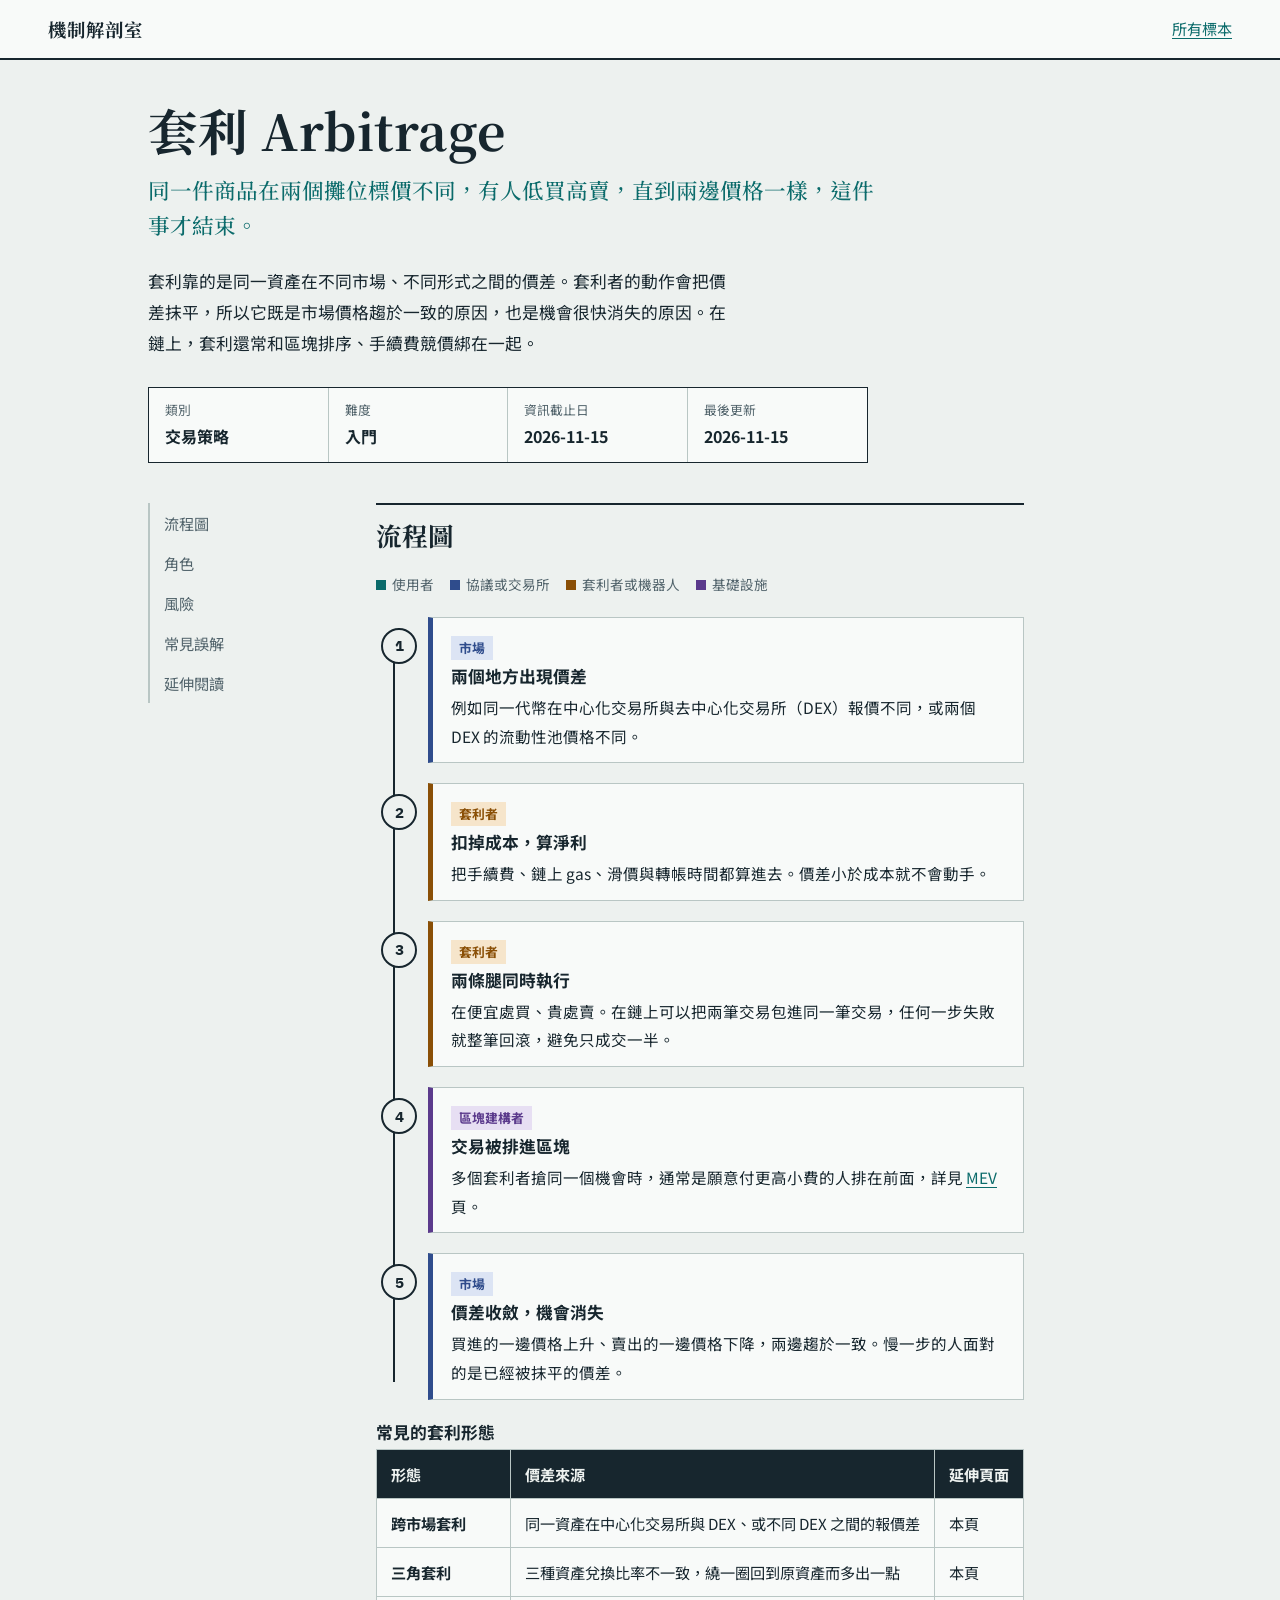
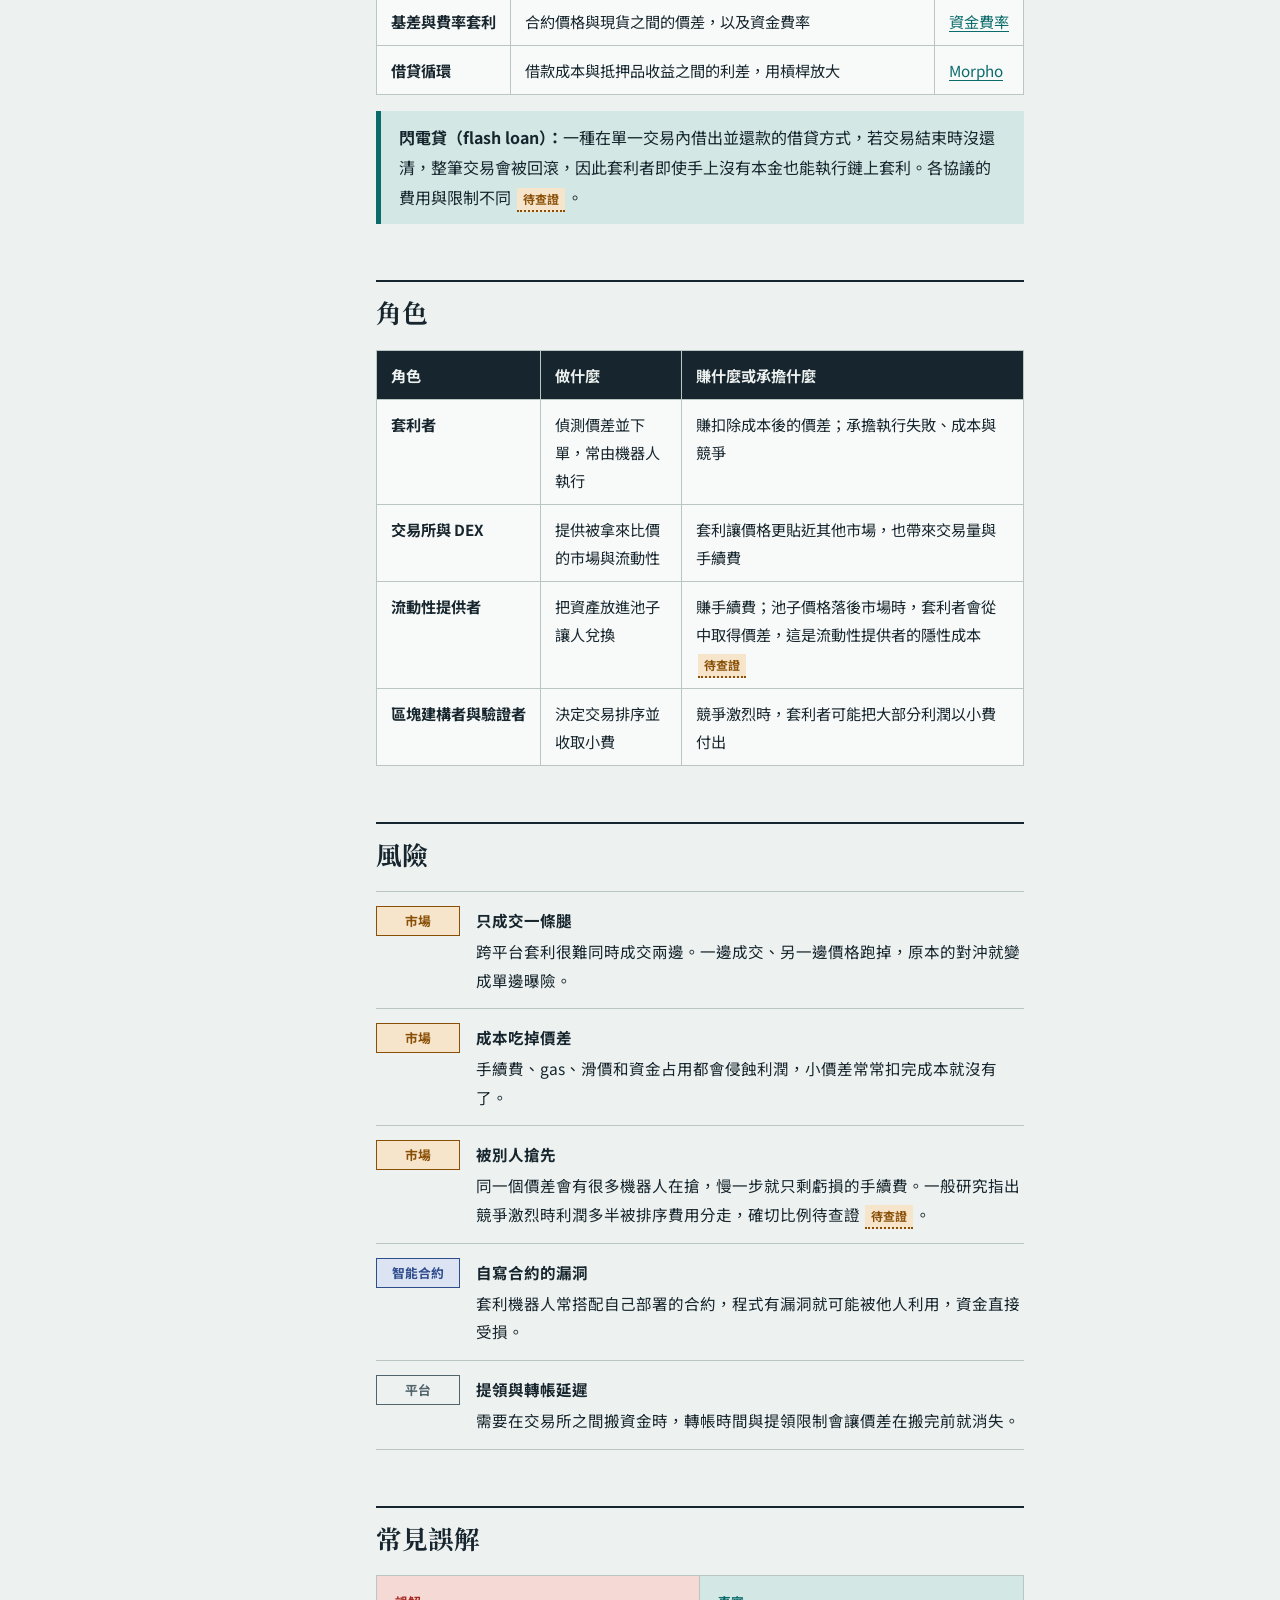
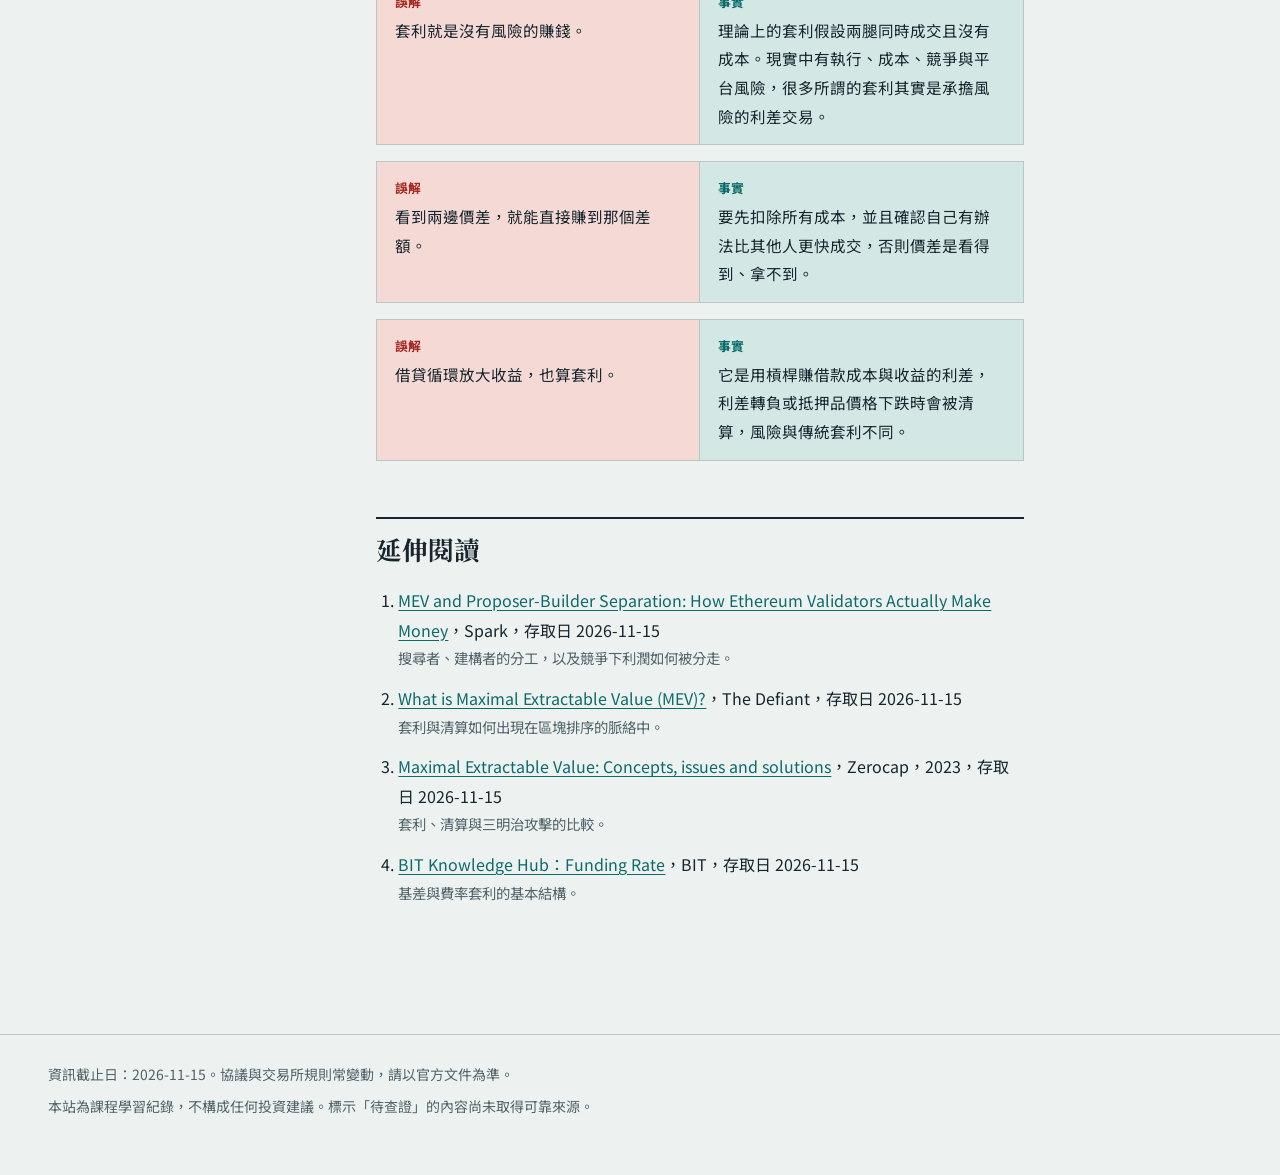
==== mechanisms/arbitrage.html @ 9c83f1c2 "1" ====
<!DOCTYPE html>
<html lang="zh-Hant">
<head>
  <meta charset="utf-8">
  <meta name="viewport" content="width=device-width, initial-scale=1">
  <title>套利 Arbitrage｜機制解剖室</title>
  <meta name="description" content="從發現價差到價差消失：加密市場裡的套利怎麼運作。">
  <link rel="preconnect" href="https://fonts.googleapis.com">
  <link rel="preconnect" href="https://fonts.gstatic.com" crossorigin>
  <link rel="stylesheet" href="https://fonts.googleapis.com/css2?family=IBM+Plex+Mono:wght@400;600&family=Noto+Sans+TC:wght@400;500;700&family=Noto+Serif+TC:wght@500;700&display=swap">
  <link rel="stylesheet" href="../assets/style.css">
</head>
<body>
  <header class="site-header">
    <a class="brand" href="../index.html">機制解剖室</a>
    <nav><a href="../index.html">所有標本</a></nav>
  </header>

  <main class="page">
    <header class="specimen-head">
      <h1>套利 Arbitrage</h1>
      <p class="metaphor">同一件商品在兩個攤位標價不同，有人低買高賣，直到兩邊價格一樣，這件事才結束。</p>
      <p class="lede">套利靠的是同一資產在不同市場、不同形式之間的價差。套利者的動作會把價差抹平，所以它既是市場價格趨於一致的原因，也是機會很快消失的原因。在鏈上，套利還常和區塊排序、手續費競價綁在一起。</p>
      <dl class="specimen-card">
        <div><dt>類別</dt><dd>交易策略</dd></div>
        <div><dt>難度</dt><dd>入門</dd></div>
        <div><dt>資訊截止日</dt><dd>2026-11-15</dd></div>
        <div><dt>最後更新</dt><dd>2026-11-15</dd></div>
      </dl>
    </header>

    <nav class="toc" aria-label="本頁目錄">
      <ul>
        <li><a href="#flow">流程圖</a></li>
        <li><a href="#roles">角色</a></li>
        <li><a href="#risks">風險</a></li>
        <li><a href="#myths">常見誤解</a></li>
        <li><a href="#refs">延伸閱讀</a></li>
      </ul>
    </nav>

    <div class="content">

      <section class="block" id="flow">
        <h2>流程圖</h2>
        <ul class="legend">
          <li class="l-user">使用者</li>
          <li class="l-protocol">協議或交易所</li>
          <li class="l-bot">套利者或機器人</li>
          <li class="l-infra">基礎設施</li>
        </ul>
        <ol class="flow">
          <li class="flow-step" data-actor="protocol">
            <span class="actor">市場</span>
            <h3>兩個地方出現價差</h3>
            <p>例如同一代幣在中心化交易所與去中心化交易所（DEX）報價不同，或兩個 DEX 的流動性池價格不同。</p>
          </li>
          <li class="flow-step" data-actor="bot">
            <span class="actor">套利者</span>
            <h3>扣掉成本，算淨利</h3>
            <p>把手續費、鏈上 gas、滑價與轉帳時間都算進去。價差小於成本就不會動手。</p>
          </li>
          <li class="flow-step" data-actor="bot">
            <span class="actor">套利者</span>
            <h3>兩條腿同時執行</h3>
            <p>在便宜處買、貴處賣。在鏈上可以把兩筆交易包進同一筆交易，任何一步失敗就整筆回滾，避免只成交一半。</p>
          </li>
          <li class="flow-step" data-actor="infra">
            <span class="actor">區塊建構者</span>
            <h3>交易被排進區塊</h3>
            <p>多個套利者搶同一個機會時，通常是願意付更高小費的人排在前面，詳見 <a href="mev.html">MEV</a> 頁。</p>
          </li>
          <li class="flow-step" data-actor="protocol">
            <span class="actor">市場</span>
            <h3>價差收斂，機會消失</h3>
            <p>買進的一邊價格上升、賣出的一邊價格下降，兩邊趨於一致。慢一步的人面對的是已經被抹平的價差。</p>
          </li>
        </ol>

        <h3>常見的套利形態</h3>
        <div class="table-wrap">
          <table>
            <thead><tr><th>形態</th><th>價差來源</th><th>延伸頁面</th></tr></thead>
            <tbody>
              <tr><td>跨市場套利</td><td>同一資產在中心化交易所與 DEX、或不同 DEX 之間的報價差</td><td>本頁</td></tr>
              <tr><td>三角套利</td><td>三種資產兌換比率不一致，繞一圈回到原資產而多出一點</td><td>本頁</td></tr>
              <tr><td>基差與費率套利</td><td>合約價格與現貨之間的價差，以及資金費率</td><td><a href="funding-rate.html">資金費率</a></td></tr>
              <tr><td>借貸循環</td><td>借款成本與抵押品收益之間的利差，用槓桿放大</td><td><a href="morpho.html">Morpho</a></td></tr>
            </tbody>
          </table>
        </div>

        <div class="example">
          <p><strong>閃電貸（flash loan）：</strong>一種在單一交易內借出並還款的借貸方式，若交易結束時沒還清，整筆交易會被回滾，因此套利者即使手上沒有本金也能執行鏈上套利。各協議的費用與限制不同 <span class="verify">待查證</span>。</p>
        </div>
      </section>

      <section class="block" id="roles">
        <h2>角色</h2>
        <div class="table-wrap">
          <table>
            <thead><tr><th>角色</th><th>做什麼</th><th>賺什麼或承擔什麼</th></tr></thead>
            <tbody>
              <tr><td>套利者</td><td>偵測價差並下單，常由機器人執行</td><td>賺扣除成本後的價差；承擔執行失敗、成本與競爭</td></tr>
              <tr><td>交易所與 DEX</td><td>提供被拿來比價的市場與流動性</td><td>套利讓價格更貼近其他市場，也帶來交易量與手續費</td></tr>
              <tr><td>流動性提供者</td><td>把資產放進池子讓人兌換</td><td>賺手續費；池子價格落後市場時，套利者會從中取得價差，這是流動性提供者的隱性成本 <span class="verify">待查證</span></td></tr>
              <tr><td>區塊建構者與驗證者</td><td>決定交易排序並收取小費</td><td>競爭激烈時，套利者可能把大部分利潤以小費付出</td></tr>
            </tbody>
          </table>
        </div>
      </section>

      <section class="block" id="risks">
        <h2>風險</h2>
        <ul class="risks">
          <li><span class="tag tag-market">市場</span><div><p><strong>只成交一條腿</strong>跨平台套利很難同時成交兩邊。一邊成交、另一邊價格跑掉，原本的對沖就變成單邊曝險。</p></div></li>
          <li><span class="tag tag-market">市場</span><div><p><strong>成本吃掉價差</strong>手續費、gas、滑價和資金占用都會侵蝕利潤，小價差常常扣完成本就沒有了。</p></div></li>
          <li><span class="tag tag-market">市場</span><div><p><strong>被別人搶先</strong>同一個價差會有很多機器人在搶，慢一步就只剩虧損的手續費。一般研究指出競爭激烈時利潤多半被排序費用分走，確切比例待查證 <span class="verify">待查證</span>。</p></div></li>
          <li><span class="tag tag-contract">智能合約</span><div><p><strong>自寫合約的漏洞</strong>套利機器人常搭配自己部署的合約，程式有漏洞就可能被他人利用，資金直接受損。</p></div></li>
          <li><span class="tag tag-platform">平台</span><div><p><strong>提領與轉帳延遲</strong>需要在交易所之間搬資金時，轉帳時間與提領限制會讓價差在搬完前就消失。</p></div></li>
        </ul>
      </section>

      <section class="block" id="myths">
        <h2>常見誤解</h2>
        <div class="myth">
          <p class="wrong"><b>誤解</b>套利就是沒有風險的賺錢。</p>
          <p class="right"><b>事實</b>理論上的套利假設兩腿同時成交且沒有成本。現實中有執行、成本、競爭與平台風險，很多所謂的套利其實是承擔風險的利差交易。</p>
        </div>
        <div class="myth">
          <p class="wrong"><b>誤解</b>看到兩邊價差，就能直接賺到那個差額。</p>
          <p class="right"><b>事實</b>要先扣除所有成本，並且確認自己有辦法比其他人更快成交，否則價差是看得到、拿不到。</p>
        </div>
        <div class="myth">
          <p class="wrong"><b>誤解</b>借貸循環放大收益，也算套利。</p>
          <p class="right"><b>事實</b>它是用槓桿賺借款成本與收益的利差，利差轉負或抵押品價格下跌時會被清算，風險與傳統套利不同。</p>
        </div>
      </section>

      <section class="block" id="refs">
        <h2>延伸閱讀</h2>
        <ol class="refs">
          <li><a href="https://www.spark.money/research/ethereum-mev-pbs-validator-economics">MEV and Proposer-Builder Separation: How Ethereum Validators Actually Make Money</a>，Spark，存取日 2026-11-15<span class="ref-note">搜尋者、建構者的分工，以及競爭下利潤如何被分走。</span></li>
          <li><a href="https://thedefiant.io/education/blockchains/what-is-maximal-extractable-value-mev">What is Maximal Extractable Value (MEV)?</a>，The Defiant，存取日 2026-11-15<span class="ref-note">套利與清算如何出現在區塊排序的脈絡中。</span></li>
          <li><a href="https://zerocap.com/insights/research-lab/maximal-extractable-value/">Maximal Extractable Value: Concepts, issues and solutions</a>，Zerocap，2023，存取日 2026-11-15<span class="ref-note">套利、清算與三明治攻擊的比較。</span></li>
          <li><a href="https://www.bit.com/knowledge-hub/funding-rate">BIT Knowledge Hub：Funding Rate</a>，BIT，存取日 2026-11-15<span class="ref-note">基差與費率套利的基本結構。</span></li>
        </ol>
      </section>

    </div>
  </main>

  <footer class="site-footer">
    <p>資訊截止日：2026-11-15。協議與交易所規則常變動，請以官方文件為準。</p>
    <p>本站為課程學習紀錄，不構成任何投資建議。標示「待查證」的內容尚未取得可靠來源。</p>
  </footer>
</body>
</html>
---- assets/style.css ----
/* 機制解剖室 — 全站唯一樣式檔。規則見 AGENTS.md 第 6 節。 */

:root {
  --paper: #edf1ef;
  --surface: #f8faf9;
  --ink: #17262e;
  --muted: #51636b;
  --rule: #b9c6c4;

  --teal: #0b6b6b;
  --teal-soft: #d3e8e5;
  --amber: #8a4f06;
  --amber-soft: #f6e5cb;
  --red: #a8281f;
  --red-soft: #f4d9d5;
  --blue: #2f4c8c;
  --blue-soft: #dce4f4;
  --violet: #5b3a8c;
  --violet-soft: #e7dff3;

  --serif: "Noto Serif TC", "Songti TC", "PMingLiU", serif;
  --sans: "Noto Sans TC", "PingFang TC", "Microsoft JhengHei", system-ui, sans-serif;
  --mono: "IBM Plex Mono", ui-monospace, Menlo, Consolas, monospace;
}

*, *::before, *::after { box-sizing: border-box; }

html { scroll-behavior: smooth; }
@media (prefers-reduced-motion: reduce) { html { scroll-behavior: auto; } }

body {
  margin: 0;
  background: var(--paper);
  color: var(--ink);
  font: 400 1rem/1.85 var(--sans);
  -webkit-text-size-adjust: 100%;
}

a { color: var(--teal); text-underline-offset: 3px; }
a:hover { color: var(--ink); }
a:focus-visible, summary:focus-visible {
  outline: 3px solid var(--amber);
  outline-offset: 3px;
}

/* ---------- 站台頁首 / 頁尾 ---------- */

.site-header {
  display: flex;
  justify-content: space-between;
  align-items: center;
  gap: 16px;
  padding: 14px clamp(16px, 4vw, 48px);
  background: var(--surface);
  border-bottom: 2px solid var(--ink);
}
.brand {
  font: 700 1.15rem/1 var(--serif);
  letter-spacing: 0.06em;
  color: var(--ink);
  text-decoration: none;
}
.site-header nav a { font-size: 0.95rem; }

.site-footer {
  padding: 28px clamp(16px, 4vw, 48px) 48px;
  border-top: 1px solid var(--rule);
  color: var(--muted);
  font-size: 0.875rem;
  line-height: 1.7;
}
.site-footer p { max-width: 70ch; margin: 0 0 8px; }

/* ---------- 版面 ---------- */

.page {
  max-width: 1080px;
  margin: 0 auto;
  padding: 40px clamp(16px, 4vw, 48px) 72px;
  display: grid;
  grid-template-columns: 180px minmax(0, 1fr);
  column-gap: 48px;
}
.specimen-head { grid-column: 1 / -1; margin-bottom: 40px; }
.toc { position: sticky; top: 24px; align-self: start; }
.content { min-width: 0; max-width: 72ch; }

.toc ul { list-style: none; margin: 0; padding: 0; border-left: 2px solid var(--rule); }
.toc a {
  display: block;
  padding: 6px 0 6px 14px;
  margin-left: -2px;
  border-left: 2px solid transparent;
  color: var(--muted);
  text-decoration: none;
  font-size: 0.95rem;
}
.toc a:hover { color: var(--ink); border-left-color: var(--teal); }

@media (max-width: 820px) {
  .page { display: block; padding-top: 28px; }
  .toc { position: static; margin-bottom: 32px; }
  .toc ul { display: flex; gap: 8px; overflow-x: auto; border-left: 0; padding-bottom: 4px; }
  .toc a {
    border: 1px solid var(--rule);
    border-radius: 999px;
    padding: 4px 14px;
    margin: 0;
    white-space: nowrap;
    background: var(--surface);
  }
}

/* ---------- 標本頁首 ---------- */

h1 {
  font: 700 clamp(2rem, 5vw, 3.1rem)/1.2 var(--serif);
  margin: 0 0 14px;
  letter-spacing: 0.01em;
}
.metaphor {
  font: 500 clamp(1.1rem, 2.4vw, 1.35rem)/1.6 var(--serif);
  color: var(--teal);
  margin: 0 0 24px;
  max-width: 34em;
}
.lede { max-width: 66ch; margin: 0 0 28px; font-size: 1.05rem; }

.specimen-card {
  display: grid;
  grid-template-columns: repeat(auto-fit, minmax(150px, 1fr));
  gap: 0;
  margin: 0;
  max-width: 720px;
  background: var(--surface);
  border: 1.5px solid var(--ink);
}
.specimen-card div { padding: 10px 16px; border-right: 1px solid var(--rule); }
.specimen-card div:last-child { border-right: 0; }
.specimen-card dt { font-size: 0.8rem; color: var(--muted); margin: 0; }
.specimen-card dd { margin: 0; font-weight: 700; }

/* ---------- 區塊 ---------- */

.block { margin: 0 0 56px; scroll-margin-top: 16px; }
.block > h2 {
  font: 700 1.6rem/1.3 var(--serif);
  margin: 0 0 20px;
  padding-top: 14px;
  border-top: 2px solid var(--ink);
}
.block p { margin: 0 0 1em; }
h3 { font: 700 1.05rem/1.5 var(--sans); margin: 0 0 4px; }

/* ---------- 流程圖 ---------- */

.flow {
  list-style: none;
  counter-reset: step;
  margin: 0;
  padding: 0 0 0 52px;
  position: relative;
}
.flow::before {
  content: "";
  position: absolute;
  left: 17px;
  top: 18px;
  bottom: 18px;
  width: 2px;
  background: var(--ink);
}
.flow-step {
  counter-increment: step;
  position: relative;
  margin: 0 0 20px;
  padding: 14px 18px 12px;
  background: var(--surface);
  border: 1px solid var(--rule);
  border-left: 5px solid var(--actor-color, var(--muted));
}
.flow-step::before {
  content: counter(step);
  position: absolute;
  left: -52px;
  top: 10px;
  width: 36px;
  height: 36px;
  display: grid;
  place-items: center;
  background: var(--paper);
  border: 2px solid var(--ink);
  border-radius: 50%;
  font: 700 0.95rem/1 var(--mono);
}
.flow-step p { margin: 0; font-size: 0.97rem; }
.actor {
  display: inline-block;
  margin-bottom: 4px;
  padding: 0 8px;
  font-size: 0.8rem;
  font-weight: 700;
  color: var(--actor-color, var(--muted));
  background: var(--actor-soft, var(--paper));
}
.flow-step[data-actor="user"]     { --actor-color: var(--teal);  --actor-soft: var(--teal-soft); }
.flow-step[data-actor="protocol"] { --actor-color: var(--blue);  --actor-soft: var(--blue-soft); }
.flow-step[data-actor="bot"]      { --actor-color: var(--amber); --actor-soft: var(--amber-soft); }
.flow-step[data-actor="infra"]    { --actor-color: var(--violet); --actor-soft: var(--violet-soft); }

.legend {
  display: flex;
  flex-wrap: wrap;
  gap: 8px 16px;
  margin: 0 0 20px;
  padding: 0;
  list-style: none;
  font-size: 0.85rem;
  color: var(--muted);
}
.legend li::before {
  content: "";
  display: inline-block;
  width: 10px;
  height: 10px;
  margin-right: 6px;
  background: var(--c);
}
.legend .l-user     { --c: var(--teal); }
.legend .l-protocol { --c: var(--blue); }
.legend .l-bot      { --c: var(--amber); }
.legend .l-infra    { --c: var(--violet); }

/* ---------- 公式 / 範例 ---------- */

.formula {
  margin: 0 0 1.2em;
  padding: 14px 18px;
  overflow-x: auto;
  background: var(--ink);
  color: var(--paper);
  font: 400 0.92rem/1.7 var(--mono);
}
.example {
  margin: 0 0 1.2em;
  padding: 12px 18px;
  background: var(--teal-soft);
  border-left: 5px solid var(--teal);
}
.example p { margin: 0; }

/* ---------- 表格 ---------- */

.table-wrap { overflow-x: auto; margin: 0 0 1em; }
table { width: 100%; border-collapse: collapse; background: var(--surface); font-size: 0.95rem; }
th, td { padding: 10px 14px; text-align: left; vertical-align: top; border: 1px solid var(--rule); }
th { background: var(--ink); color: var(--paper); font-weight: 700; white-space: nowrap; }
td:first-child { font-weight: 700; white-space: nowrap; }

/* ---------- 風險 ---------- */

.risks { list-style: none; margin: 0; padding: 0; }
.risks li {
  display: grid;
  grid-template-columns: 84px minmax(0, 1fr);
  gap: 16px;
  padding: 14px 0;
  border-bottom: 1px solid var(--rule);
}
.risks li:first-child { border-top: 1px solid var(--rule); }
.risks p { margin: 0; font-size: 0.97rem; }
.risks strong { display: block; margin-bottom: 2px; }

.tag {
  display: inline-block;
  align-self: start;
  padding: 2px 8px;
  text-align: center;
  font-size: 0.8rem;
  font-weight: 700;
  border: 1.5px solid currentColor;
}
.tag-market    { color: var(--amber);  background: var(--amber-soft); }
.tag-contract  { color: var(--blue);   background: var(--blue-soft); }
.tag-liquidity { color: var(--teal);   background: var(--teal-soft); }
.tag-platform  { color: var(--muted);  background: var(--paper); }
.tag-oracle    { color: var(--red);    background: var(--red-soft); }
.tag-gov       { color: var(--violet); background: var(--violet-soft); }

/* ---------- 常見誤解 ---------- */

.myth {
  display: grid;
  grid-template-columns: 1fr 1fr;
  margin: 0 0 16px;
  border: 1px solid var(--rule);
  background: var(--surface);
}
.myth p { margin: 0; padding: 14px 18px; font-size: 0.97rem; }
.myth .wrong { background: var(--red-soft); border-right: 1px solid var(--rule); }
.myth .right { background: var(--teal-soft); }
.myth b { display: block; font-size: 0.8rem; margin-bottom: 2px; }
.myth .wrong b { color: var(--red); }
.myth .right b { color: var(--teal); }

@media (max-width: 640px) {
  .myth { grid-template-columns: 1fr; }
  .myth .wrong { border-right: 0; border-bottom: 1px solid var(--rule); }
  .risks li { grid-template-columns: 1fr; gap: 6px; }
}

/* ---------- 延伸閱讀 ---------- */

.refs { margin: 0; padding-left: 1.4em; }
.refs li { margin-bottom: 12px; }
.ref-note { display: block; color: var(--muted); font-size: 0.9rem; }

/* ---------- 待查證 ---------- */

.verify {
  display: inline-block;
  margin: 0 2px;
  padding: 0 6px;
  font-size: 0.75rem;
  font-weight: 700;
  color: var(--amber);
  background: var(--amber-soft);
  border-bottom: 2px dotted var(--amber);
}

/* ---------- 首頁 ---------- */

.home { max-width: 1080px; margin: 0 auto; padding: 56px clamp(16px, 4vw, 48px) 72px; }
.hero { max-width: 40em; margin-bottom: 56px; }
.hero h1 { font-size: clamp(2.4rem, 7vw, 4.2rem); line-height: 1.1; margin-bottom: 20px; }
.hero p { font-size: 1.1rem; margin: 0; }

.home h2 {
  font: 700 1.4rem/1.3 var(--serif);
  margin: 0 0 16px;
  padding-top: 14px;
  border-top: 2px solid var(--ink);
}
.home section { margin-bottom: 56px; }

.five { display: flex; flex-wrap: wrap; gap: 10px; margin: 0; padding: 0; list-style: none; }
.five li {
  padding: 8px 16px;
  background: var(--surface);
  border: 1.5px solid var(--ink);
  font-weight: 700;
}

.specimen-list { list-style: none; margin: 0; padding: 0; }
.specimen-list li { border-bottom: 1px solid var(--rule); }
.specimen-list li:first-child { border-top: 1px solid var(--rule); }
.specimen-list a {
  display: grid;
  grid-template-columns: minmax(0, 1fr) auto;
  gap: 6px 24px;
  padding: 20px 8px;
  color: var(--ink);
  text-decoration: none;
}
.specimen-list a:hover { background: var(--surface); }
.specimen-list h3 { font: 700 1.3rem/1.4 var(--serif); margin: 0; color: var(--teal); }
.specimen-list p { grid-column: 1; margin: 0; max-width: 56ch; font-size: 0.97rem; }
.specimen-list .meta {
  grid-column: 2;
  grid-row: 1 / span 2;
  align-self: center;
  text-align: right;
  font-size: 0.85rem;
  color: var(--muted);
}

@media (max-width: 640px) {
  .specimen-list a { grid-template-columns: 1fr; }
  .specimen-list .meta { grid-column: 1; grid-row: auto; text-align: left; }
}

.notice {
  padding: 14px 18px;
  background: var(--amber-soft);
  border-left: 5px solid var(--amber);
  font-size: 0.95rem;
}
.notice p { margin: 0; }
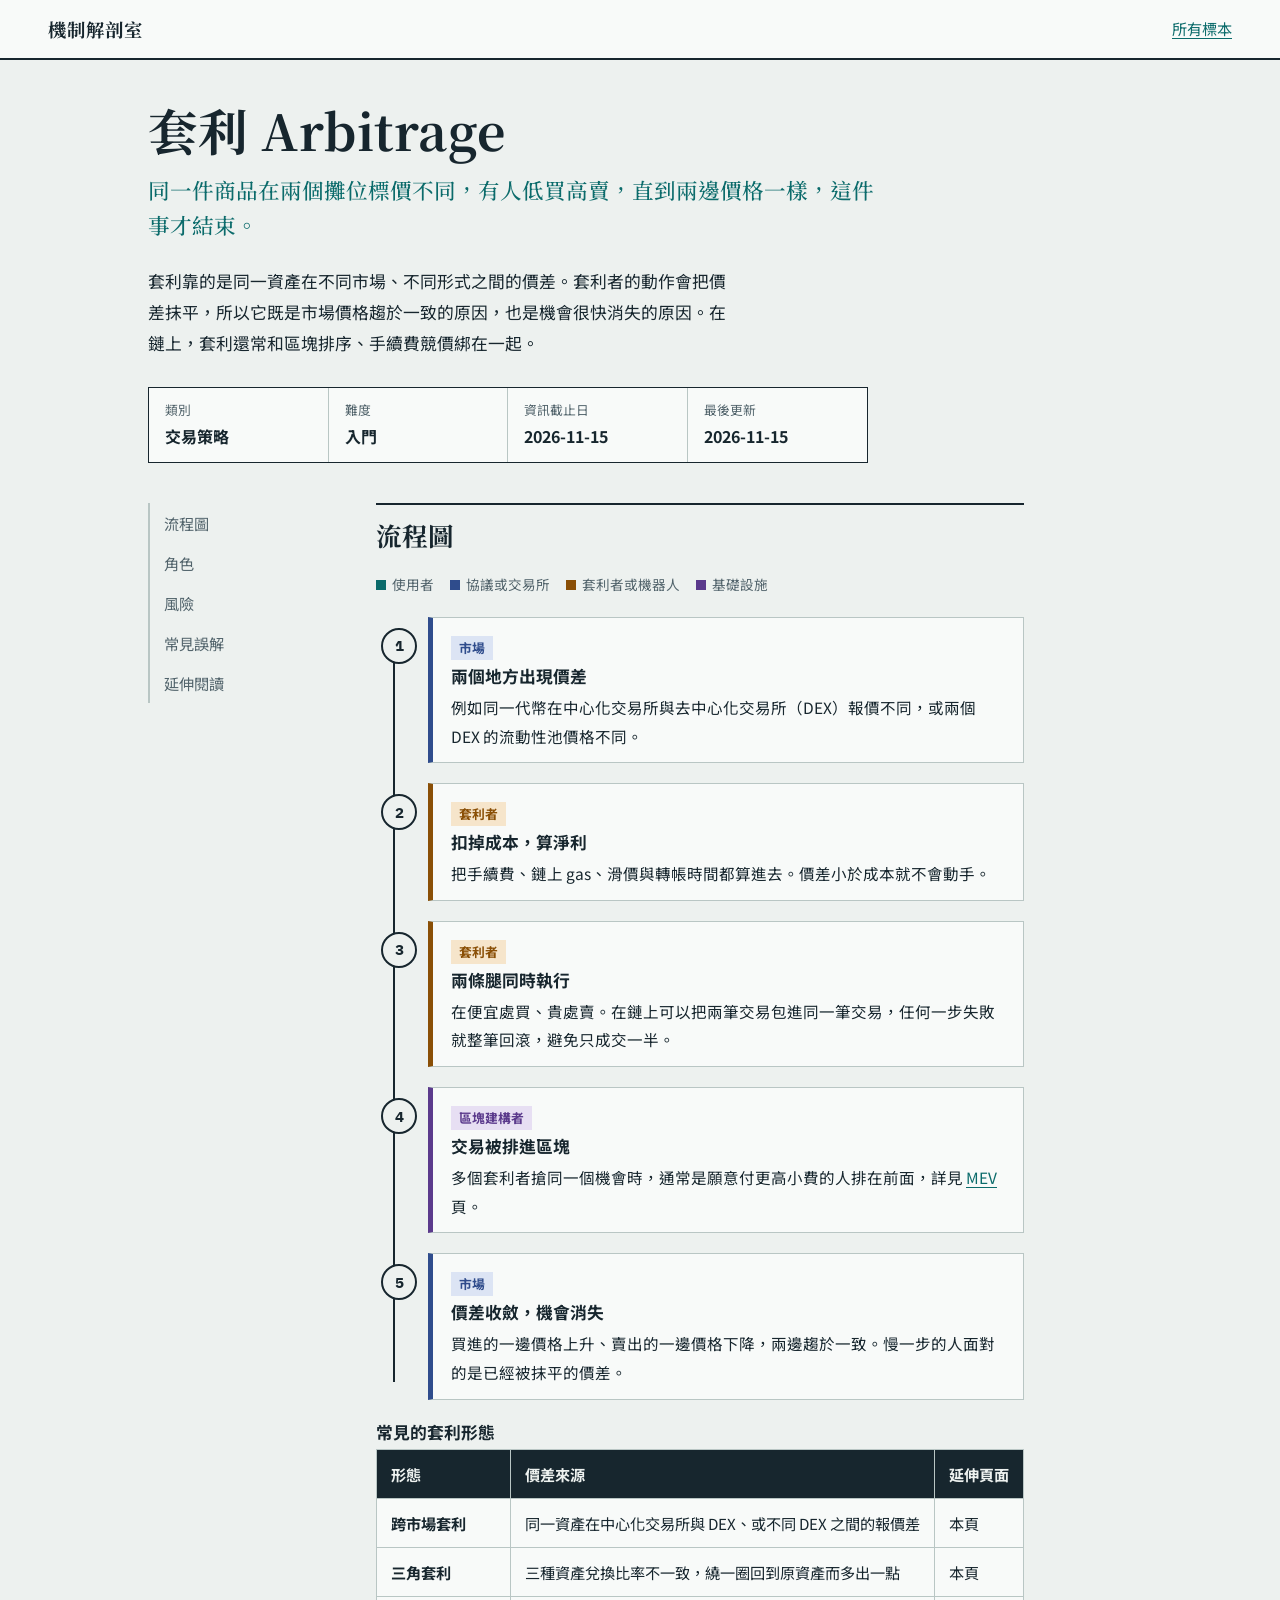
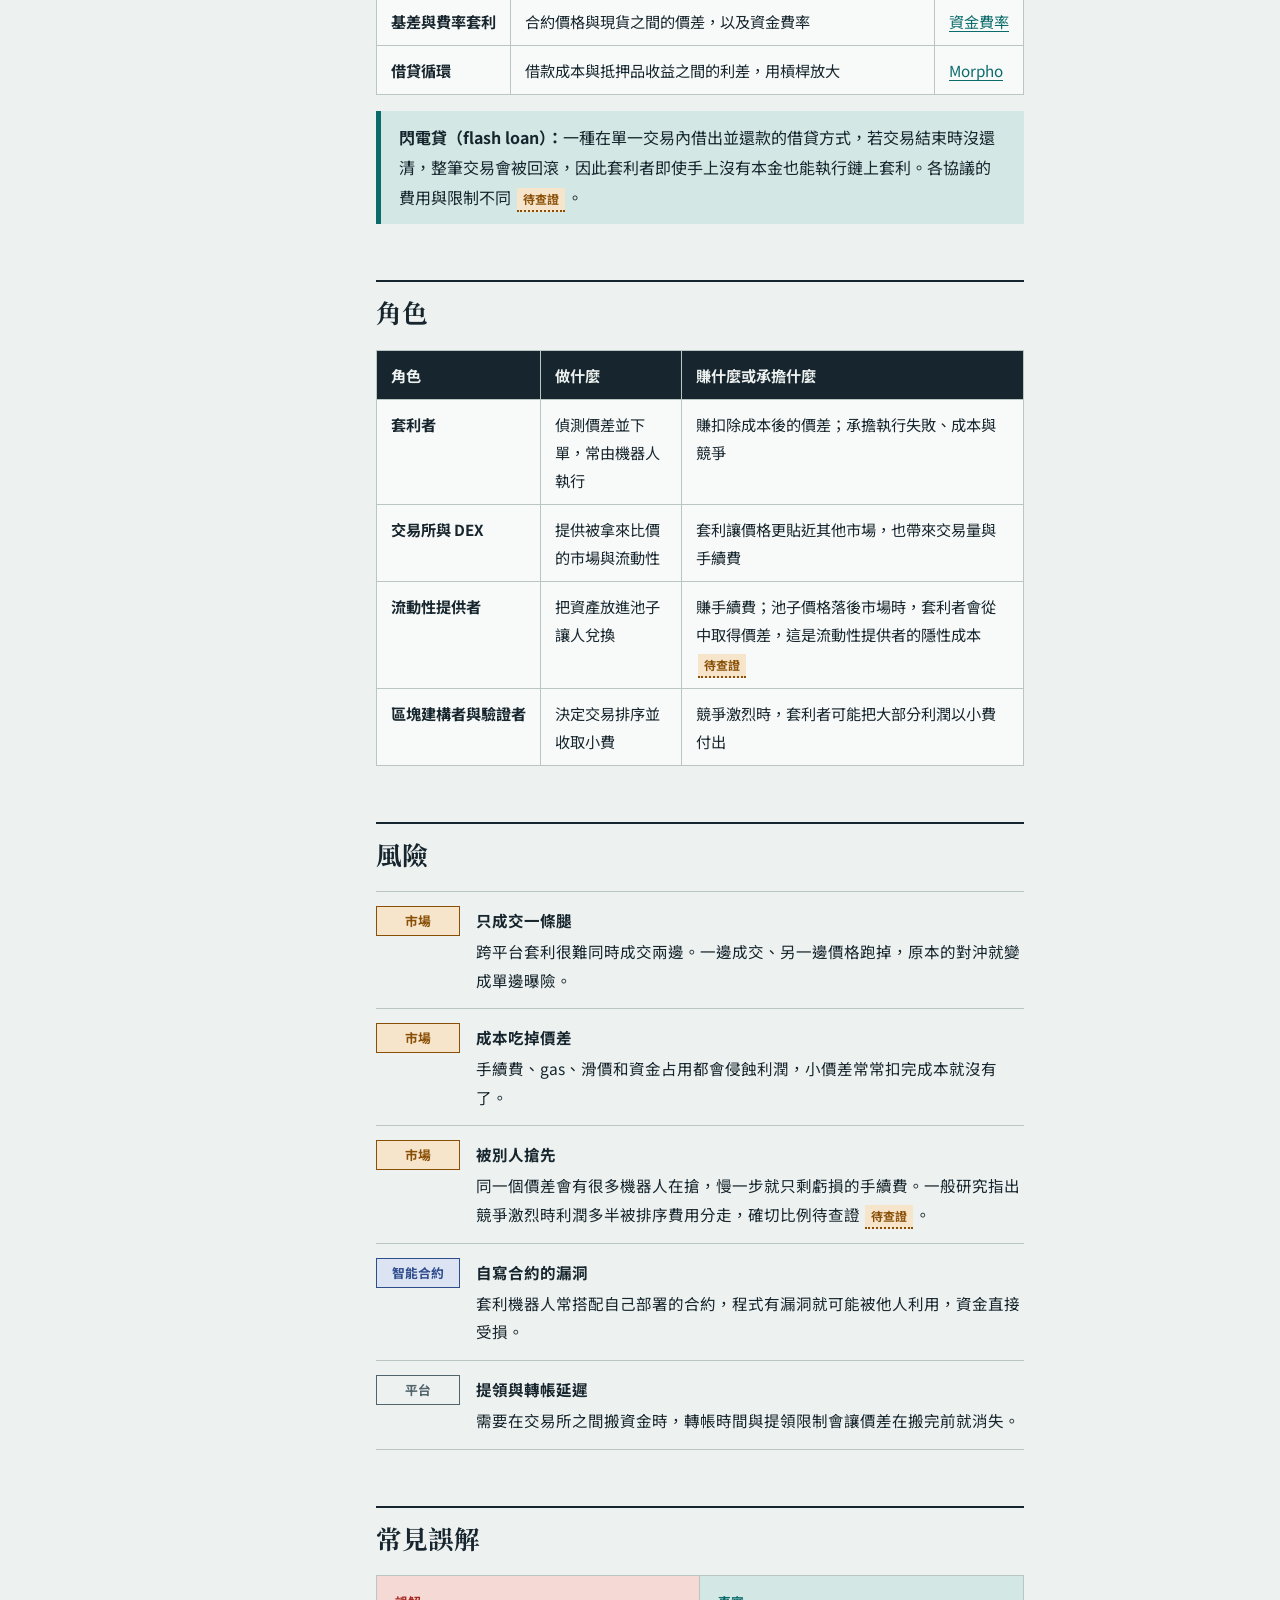
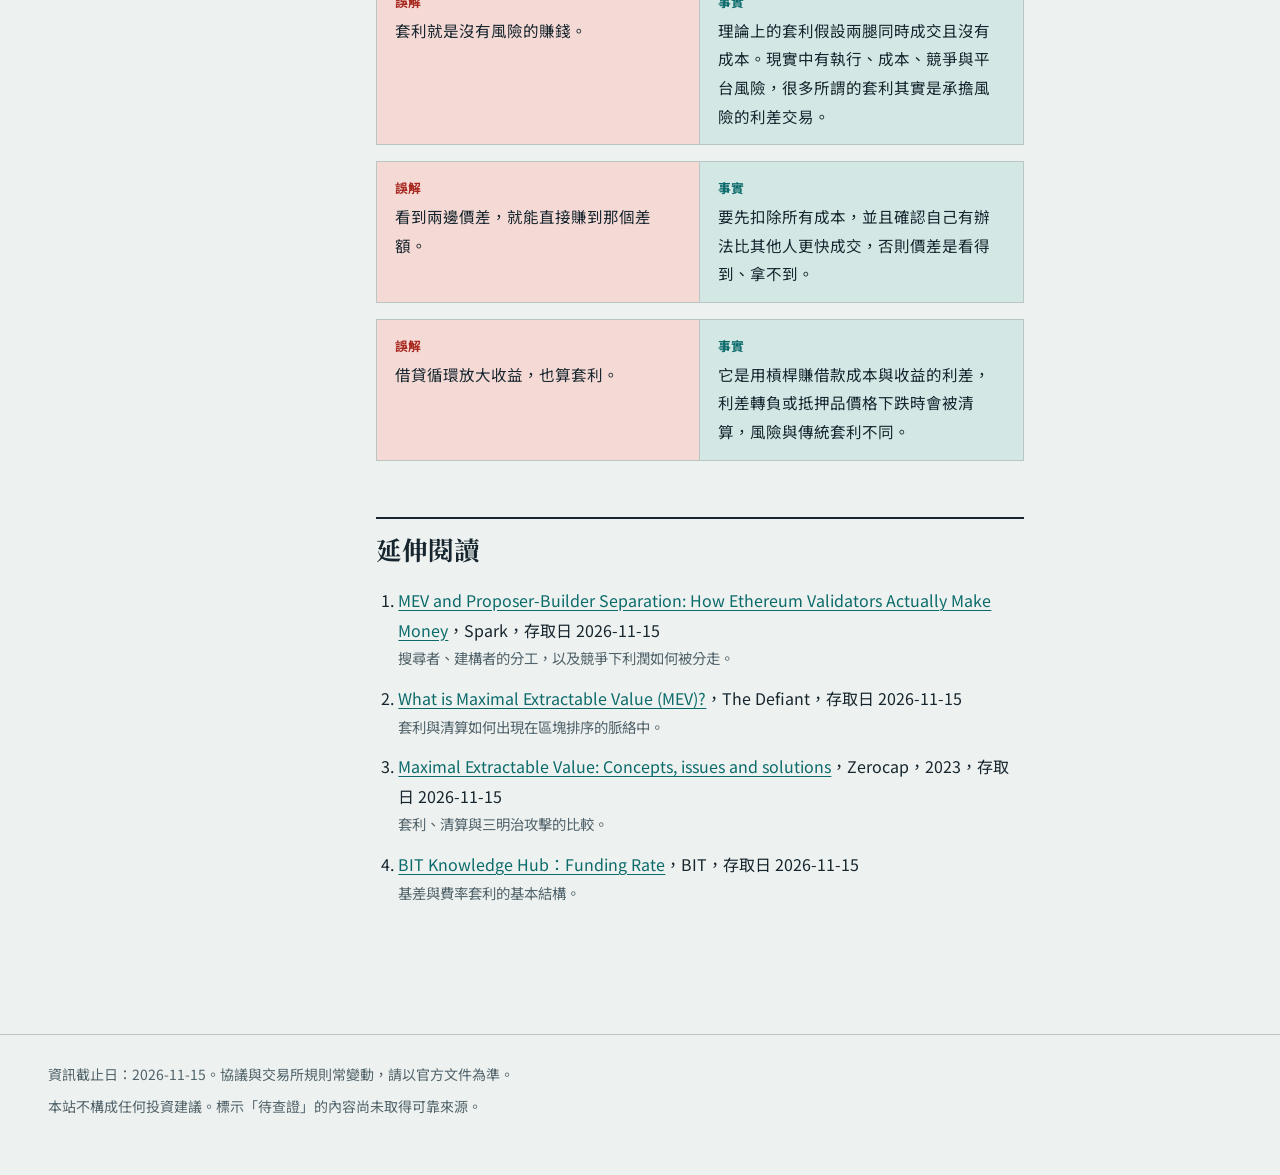
==== commit 68704cd7: "2" ====
--- a/mechanisms/arbitrage.html
+++ b/mechanisms/arbitrage.html
@@ -152,7 +152,7 @@
 
   <footer class="site-footer">
     <p>資訊截止日：2026-11-15。協議與交易所規則常變動，請以官方文件為準。</p>
-    <p>本站為課程學習紀錄，不構成任何投資建議。標示「待查證」的內容尚未取得可靠來源。</p>
+    <p>本站不構成任何投資建議。標示「待查證」的內容尚未取得可靠來源。</p>
   </footer>
 </body>
 </html>
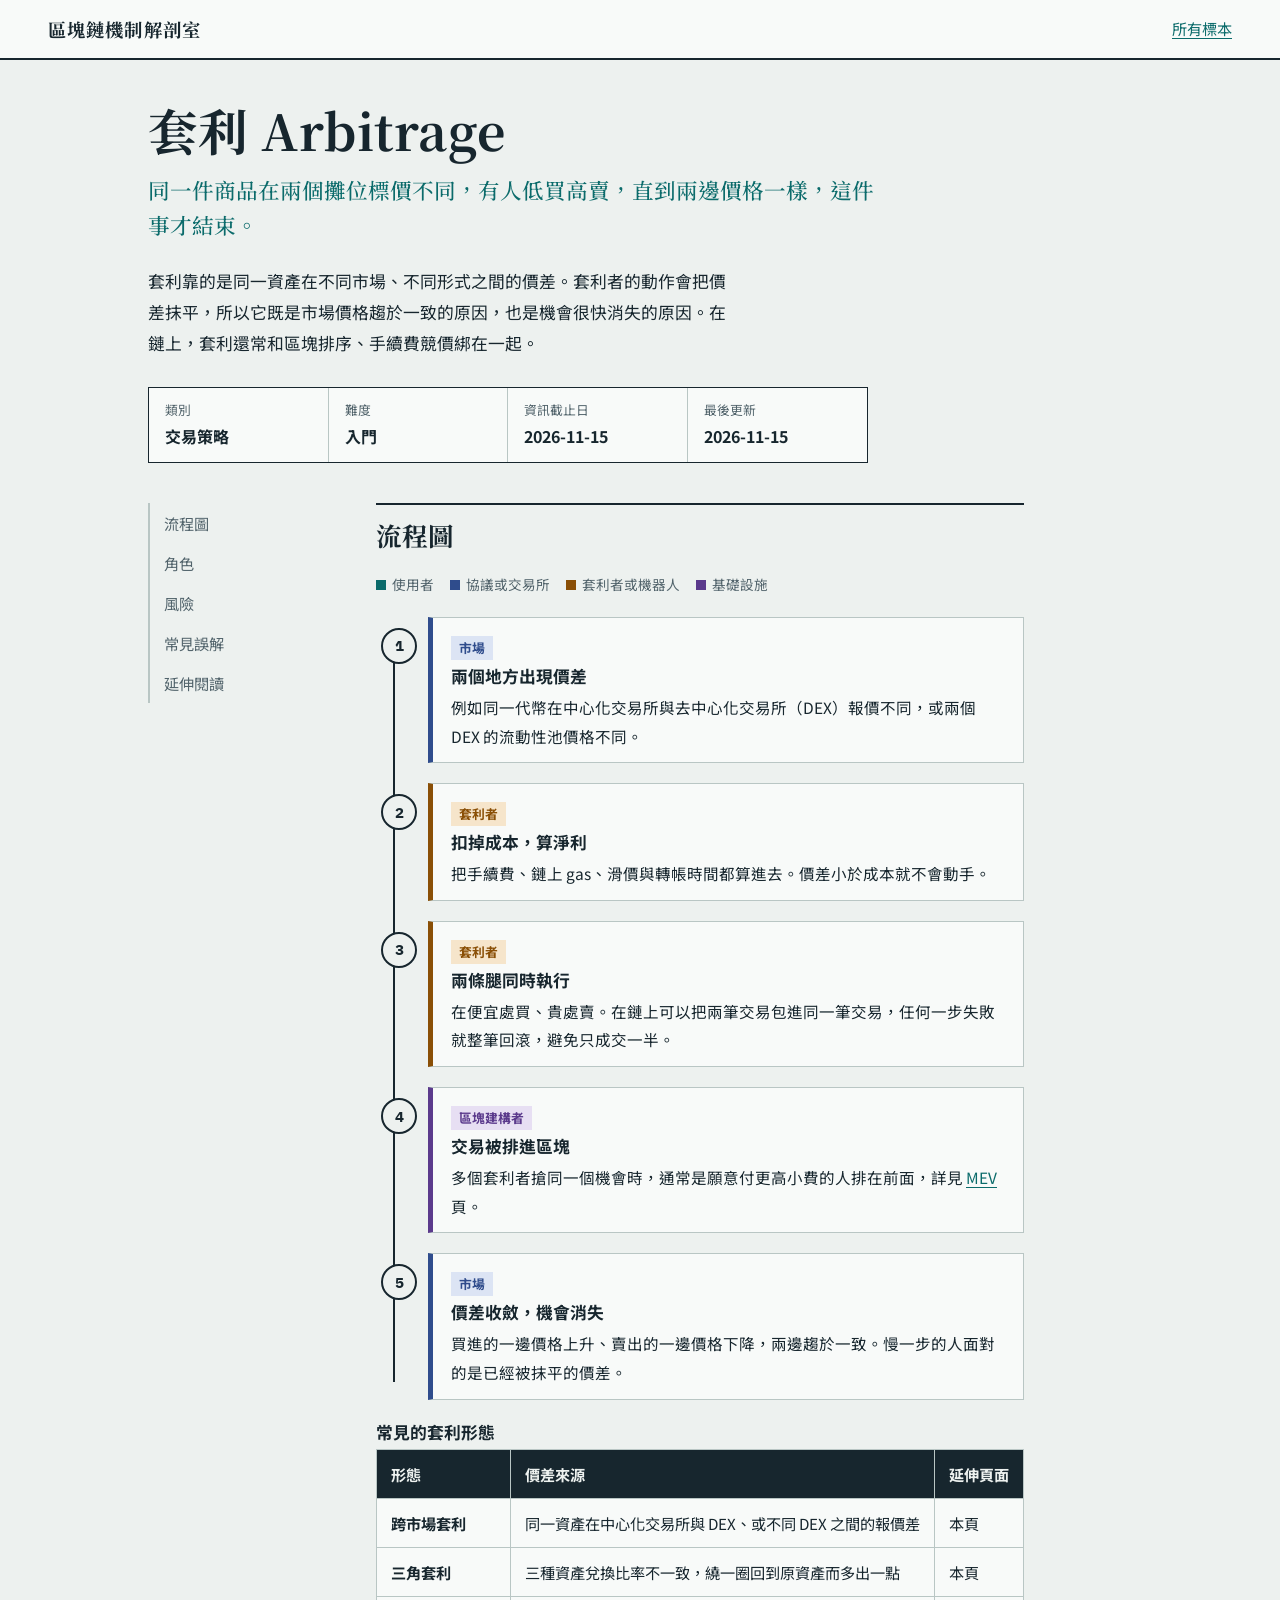
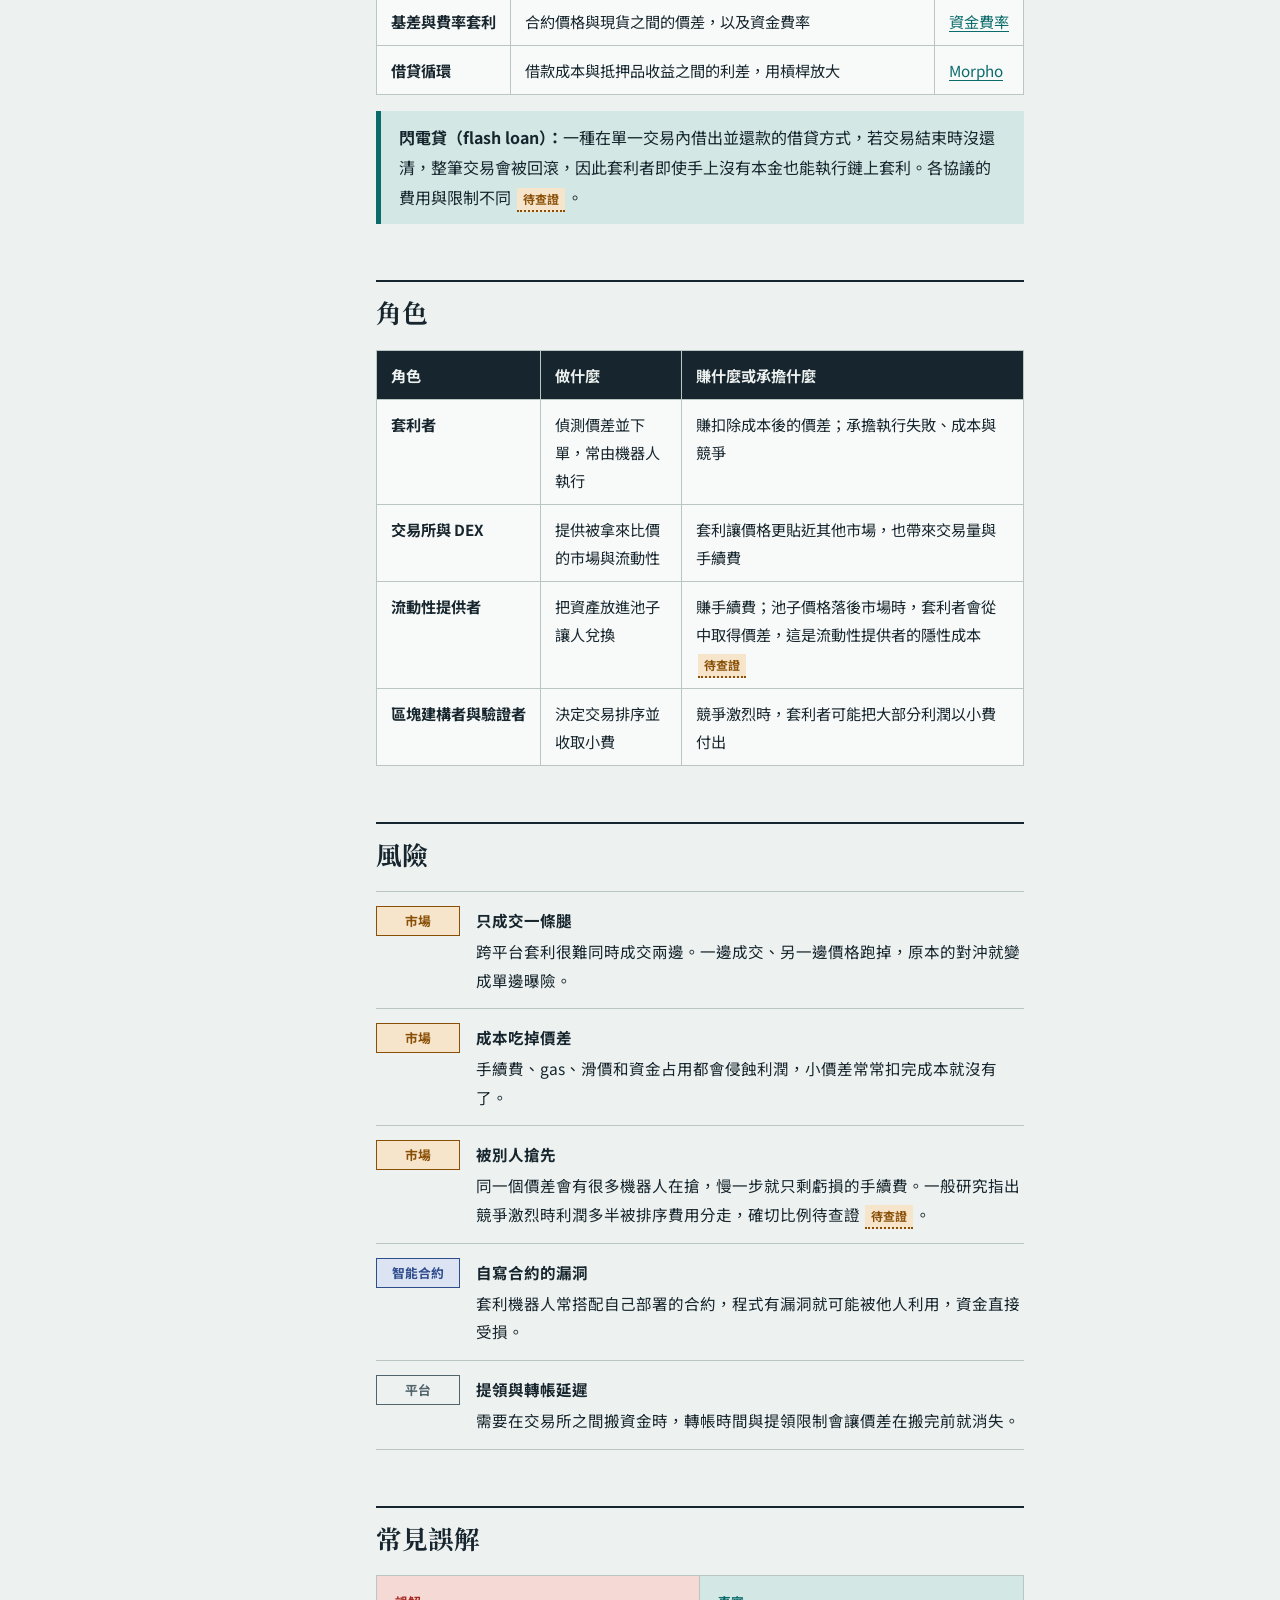
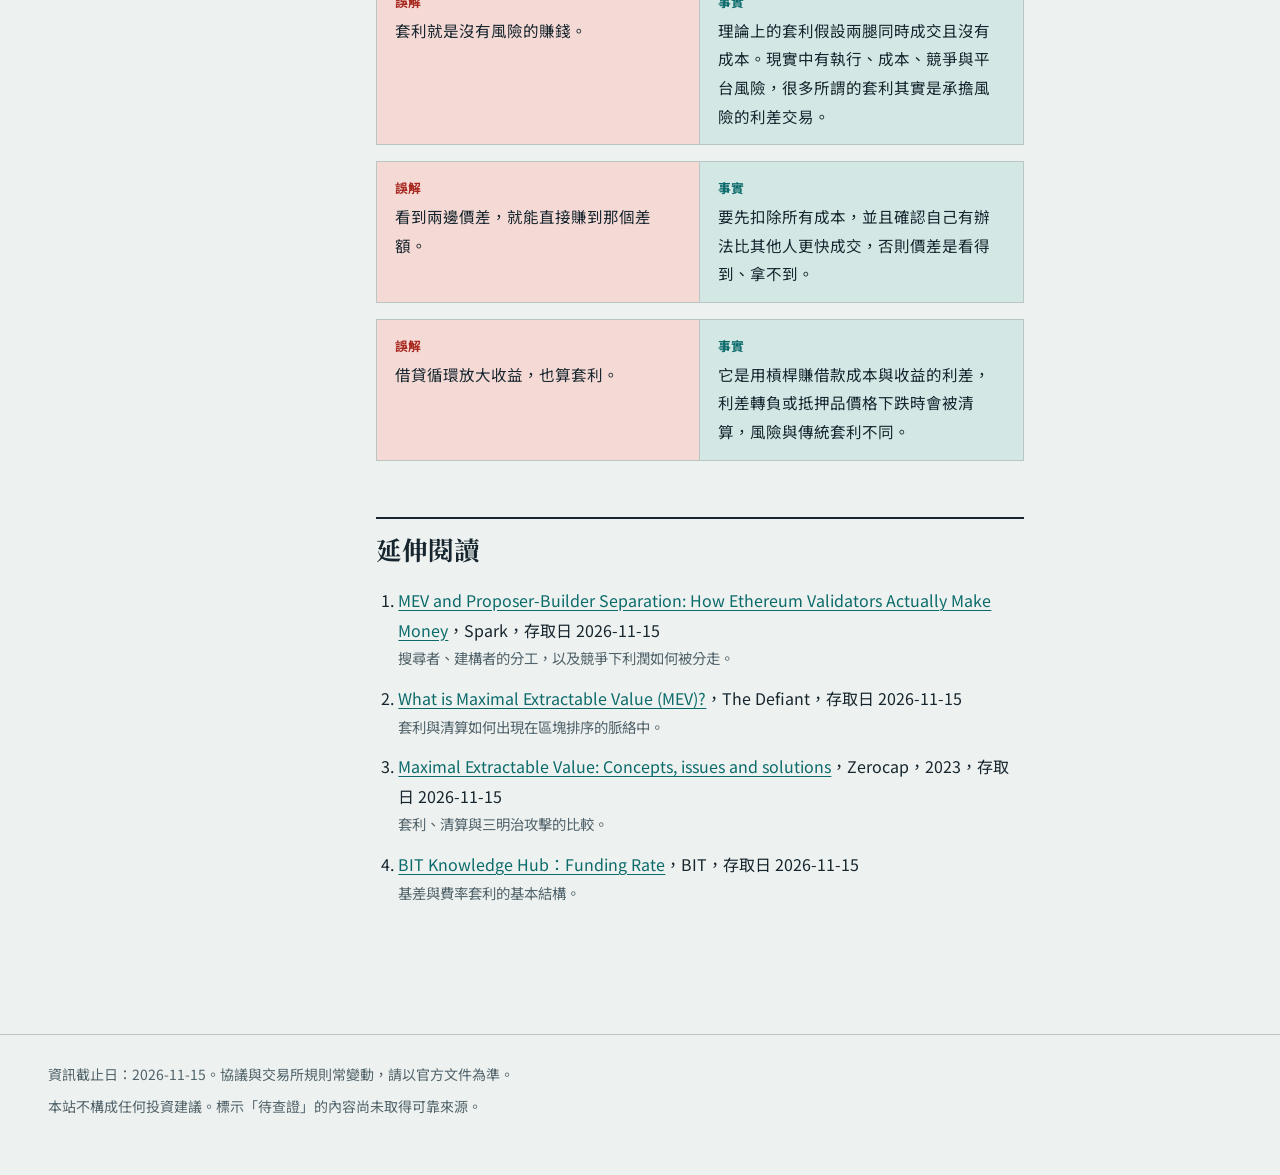
==== commit 16369be4: "3" ====
--- a/mechanisms/arbitrage.html
+++ b/mechanisms/arbitrage.html
@@ -3,7 +3,7 @@
 <head>
   <meta charset="utf-8">
   <meta name="viewport" content="width=device-width, initial-scale=1">
-  <title>套利 Arbitrage｜機制解剖室</title>
+  <title>套利 Arbitrage｜區塊鏈機制解剖室</title>
   <meta name="description" content="從發現價差到價差消失：加密市場裡的套利怎麼運作。">
   <link rel="preconnect" href="https://fonts.googleapis.com">
   <link rel="preconnect" href="https://fonts.gstatic.com" crossorigin>
@@ -12,7 +12,7 @@
 </head>
 <body>
   <header class="site-header">
-    <a class="brand" href="../index.html">機制解剖室</a>
+    <a class="brand" href="../index.html">區塊鏈機制解剖室</a>
     <nav><a href="../index.html">所有標本</a></nav>
   </header>
 
